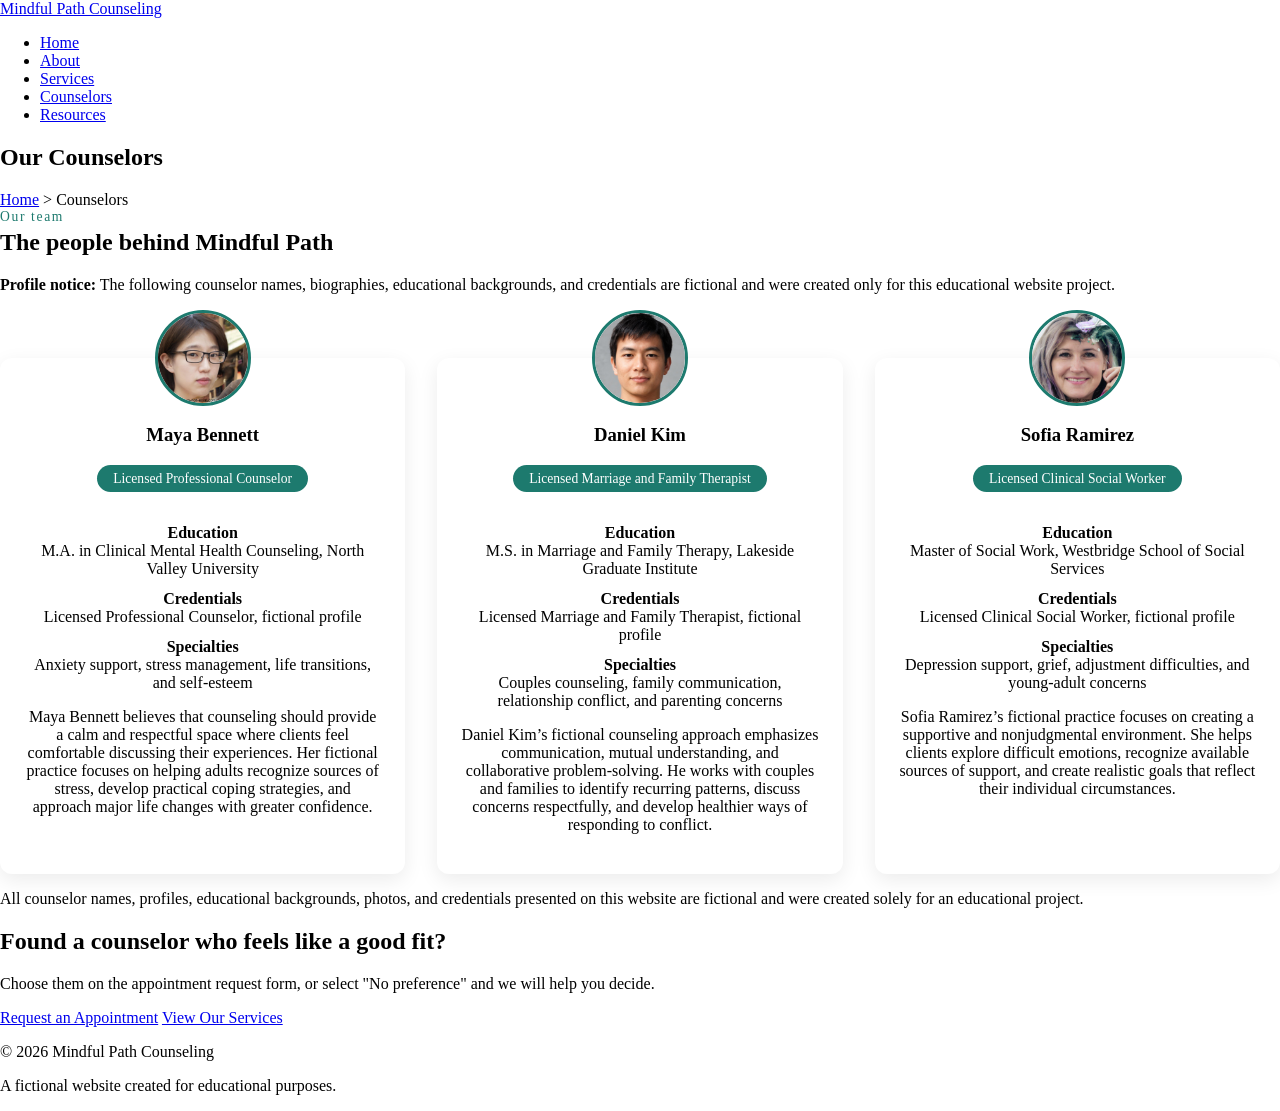
==== counselorinfo.html @ cadab86f "counselorinfo, about, resources, services" ====
<!DOCTYPE html>
<html lang="en">
<head>
  <!-- ===== PAGE SETTINGS ===== -->
  <meta charset="UTF-8">
  <!-- Makes the page scale correctly on phones (needed for responsive design) -->
  <meta name="viewport" content="width=device-width, initial-scale=1.0">
  <meta name="description" content="Meet the fictional counselors of Mindful Path Counseling, a student website project.">
  <title>Counselors | Mindful Path Counseling</title>

  <!-- Roboto font from Google Fonts (used for all text on the site) -->
  <link rel="preconnect" href="https://fonts.googleapis.com">
  <link rel="preconnect" href="https://fonts.gstatic.com" crossorigin>
  <link href="https://fonts.googleapis.com/css2?family=Roboto:wght@300;400;500;700&display=swap" rel="stylesheet">

  <!-- Shared stylesheet and script (the same two lines go on every page) -->
  <link rel="stylesheet" href="css/style.css">
  <script src="js/script.js" defer></script>
</head>
<body>

  <!-- ===== HEADER: site name + main navigation (same on every page) ===== -->
  <header class="site-header">
    <a class="site-name" href="homepage.html">Mindful Path Counseling</a>

    <nav class="main-nav" aria-label="Main navigation">
      <ul class="nav-list">
        <!-- "active" + aria-current mark the page you are on (Counselors on this page) -->
        <li><a href="homepage.html">Home</a></li>
        <li><a href="about.html">About</a></li>
        <li><a href="services.html">Services</a></li>
        <li><a href="counselorinfo.html" class="active" aria-current="page">Counselors</a></li>
        <li><a href="resources.html">Resources</a></li>
      </ul>
    </nav>
  </header>

  <!-- ===== MAIN CONTENT ===== -->
  <main>

    <!-- Page banner: page title + breadcrumb trail -->
    <section class="page-banner">
      <h1>Our Counselors</h1>
      <nav class="breadcrumb" aria-label="Breadcrumb">
        <a href="homepage.html">Home</a>
        <span aria-hidden="true">&gt;</span>
        <span aria-current="page">Counselors</span>
      </nav>
    </section>

    <!-- Counselor team: profile notice + three counselor cards -->
    <section class="content-section" aria-labelledby="team-heading">
      <p class="eyebrow">Our team</p>
      <h2 id="team-heading">The people behind Mindful Path</h2>

      <p class="notice"><strong>Profile notice:</strong> The following counselor names, biographies, educational backgrounds, and credentials are fictional and were created only for this educational website project.</p>

      <div class="card-grid counselor-grid">

        <!-- Counselor 1 -->
        <article class="card counselor-card">
          <!-- Profile photo (AI-generated, since the counselors are fictional) -->
          <img class="counselor-photo" src="images/counselor1.jpg"">
          <h3>Maya Bennett</h3>
          <p class="counselor-role">Licensed Professional Counselor</p>
          <dl class="counselor-details">
            <dt>Education</dt>
            <dd>M.A. in Clinical Mental Health Counseling, North Valley University</dd>
            <dt>Credentials</dt>
            <dd>Licensed Professional Counselor, fictional profile</dd>
            <dt>Specialties</dt>
            <dd>Anxiety support, stress management, life transitions, and self-esteem</dd>
          </dl>
          <p>Maya Bennett believes that counseling should provide a calm and respectful space where clients feel comfortable discussing their experiences. Her fictional practice focuses on helping adults recognize sources of stress, develop practical coping strategies, and approach major life changes with greater confidence.</p>
        </article>

        <!-- Counselor 2 -->
        <article class="card counselor-card">
           <img class="counselor-photo" src="images/counselor2.jpg">
          <h3>Daniel Kim</h3>
          <p class="counselor-role">Licensed Marriage and Family Therapist</p>
          <dl class="counselor-details">
            <dt>Education</dt>
            <dd>M.S. in Marriage and Family Therapy, Lakeside Graduate Institute</dd>
            <dt>Credentials</dt>
            <dd>Licensed Marriage and Family Therapist, fictional profile</dd>
            <dt>Specialties</dt>
            <dd>Couples counseling, family communication, relationship conflict, and parenting concerns</dd>
          </dl>
          <p>Daniel Kim’s fictional counseling approach emphasizes communication, mutual understanding, and collaborative problem-solving. He works with couples and families to identify recurring patterns, discuss concerns respectfully, and develop healthier ways of responding to conflict.</p>
        </article>

        <!-- Counselor 3 -->
        <article class="card counselor-card">
          <img class="counselor-photo" src="images/counselor5.jpg">
          <h3>Sofia Ramirez</h3>
          <p class="counselor-role">Licensed Clinical Social Worker</p>
          <dl class="counselor-details">
            <dt>Education</dt>
            <dd>Master of Social Work, Westbridge School of Social Services</dd>
            <dt>Credentials</dt>
            <dd>Licensed Clinical Social Worker, fictional profile</dd>
            <dt>Specialties</dt>
            <dd>Depression support, grief, adjustment difficulties, and young-adult concerns</dd>
          </dl>
          <p>Sofia Ramirez’s fictional practice focuses on creating a supportive and nonjudgmental environment. She helps clients explore difficult emotions, recognize available sources of support, and create realistic goals that reflect their individual circumstances.</p>
        </article>

      </div>

      <p class="note">All counselor names, profiles, educational backgrounds, photos, and credentials presented on this website are fictional and were created solely for an educational project.</p>
    </section>

    <!-- Call-to-action band -->
    <section class="cta-band" aria-labelledby="cta-heading">
      <h2 id="cta-heading">Found a counselor who feels like a good fit?</h2>
      <p>Choose them on the appointment request form, or select "No preference" and we will help you decide.</p>
      <div class="button-group">
        <a class="btn btn-primary" href="resources.html#appointment">Request an Appointment</a>
        <a class="btn btn-secondary" href="services.html">View Our Services</a>
      </div>
    </section>

  </main>

  <!-- ===== FOOTER (same on every page) ===== -->
  <footer class="site-footer">
    <p>&copy; 2026 Mindful Path Counseling</p>
    <p>A fictional website created for educational purposes.</p>
  </footer>

</body>
</html>
---- css/style.css ----
/* ==========================================================
   style.css - Mindful Path Counseling
   Shared styles for every page
   ========================================================== */

/* ----- Base ----- */
body {
  margin: 0;  /* removes the browser's default white gap around the page */
}

/* Every image shrinks to fit its container instead of overflowing */
img {
  max-width: 100%;
  height: auto;
}

/* ----- Homepage banner ----- */
.banner-image {
  display: block;
  width: 100%;
  height: clamp(180px, 30vw, 420px);  /* grows with screen width, between 180px and 420px */
  object-fit: cover;
  object-position: center;
}

/* ----- Section labels (e.g., "who we are", "our mission") ----- */
.eyebrow {
  margin: 0 0 0.25rem;
  font-size: 0.85rem;
  font-weight: 500;
  letter-spacing: 0.12em;
  color: #1d7a6e;  /* teal accent */
}

.eyebrow + h2 {
  margin-top: 0;
}

/* ----- About page image ----- */
.split-image {
  display: block;
  margin: 2rem auto;   /* auto left/right margins center the image */
  width: 100%;
  max-width: 600px;
  border-radius: 16px;
}

/* ----- Counselor cards: small round photo on the top edge of each card ----- */
.counselor-grid {
  display: grid;
  grid-template-columns: repeat(auto-fit, minmax(260px, 1fr)); /* side by side on desktop, stacked on phones */
  gap: 3.5rem 2rem;   /* extra space between rows for the photos that stick up */
  margin-top: 4rem;   /* room above the first row of photos */
}

.counselor-card {
  background: #ffffff;
  border-radius: 12px;
  box-shadow: 0 6px 20px rgba(0, 0, 0, 0.08);  /* soft shadow around the card */
  padding: 0 1.5rem 1.5rem;
  text-align: center;
}

.counselor-photo {
  display: block;
  width: 90px;
  height: 90px;
  object-fit: cover;              /* crops into a circle without stretching the face */
  object-position: center top;    /* keeps the face in view */
  border-radius: 50%;             /* turns the square into a circle */
  border: 3px solid #1d7a6e;      /* teal ring, like the colored ring in your example */
  margin: -48px auto 1rem;        /* pulls the photo up about half its height so it sits on the card's edge */
}

/* Counselor title as a rounded pill, like the name buttons in your example */
.counselor-role {
  display: inline-block;
  margin: 0 0 1rem;
  padding: 0.35rem 1rem;
  border-radius: 999px;   /* fully rounded ends */
  background: #1d7a6e;
  color: #ffffff;
  font-size: 0.85rem;
}

/* Education / credentials / specialties */
.counselor-details dt {
  font-weight: bold;
}

.counselor-details dd {
  margin: 0 0 0.75rem;  /* removes the browser's default left indent */
}
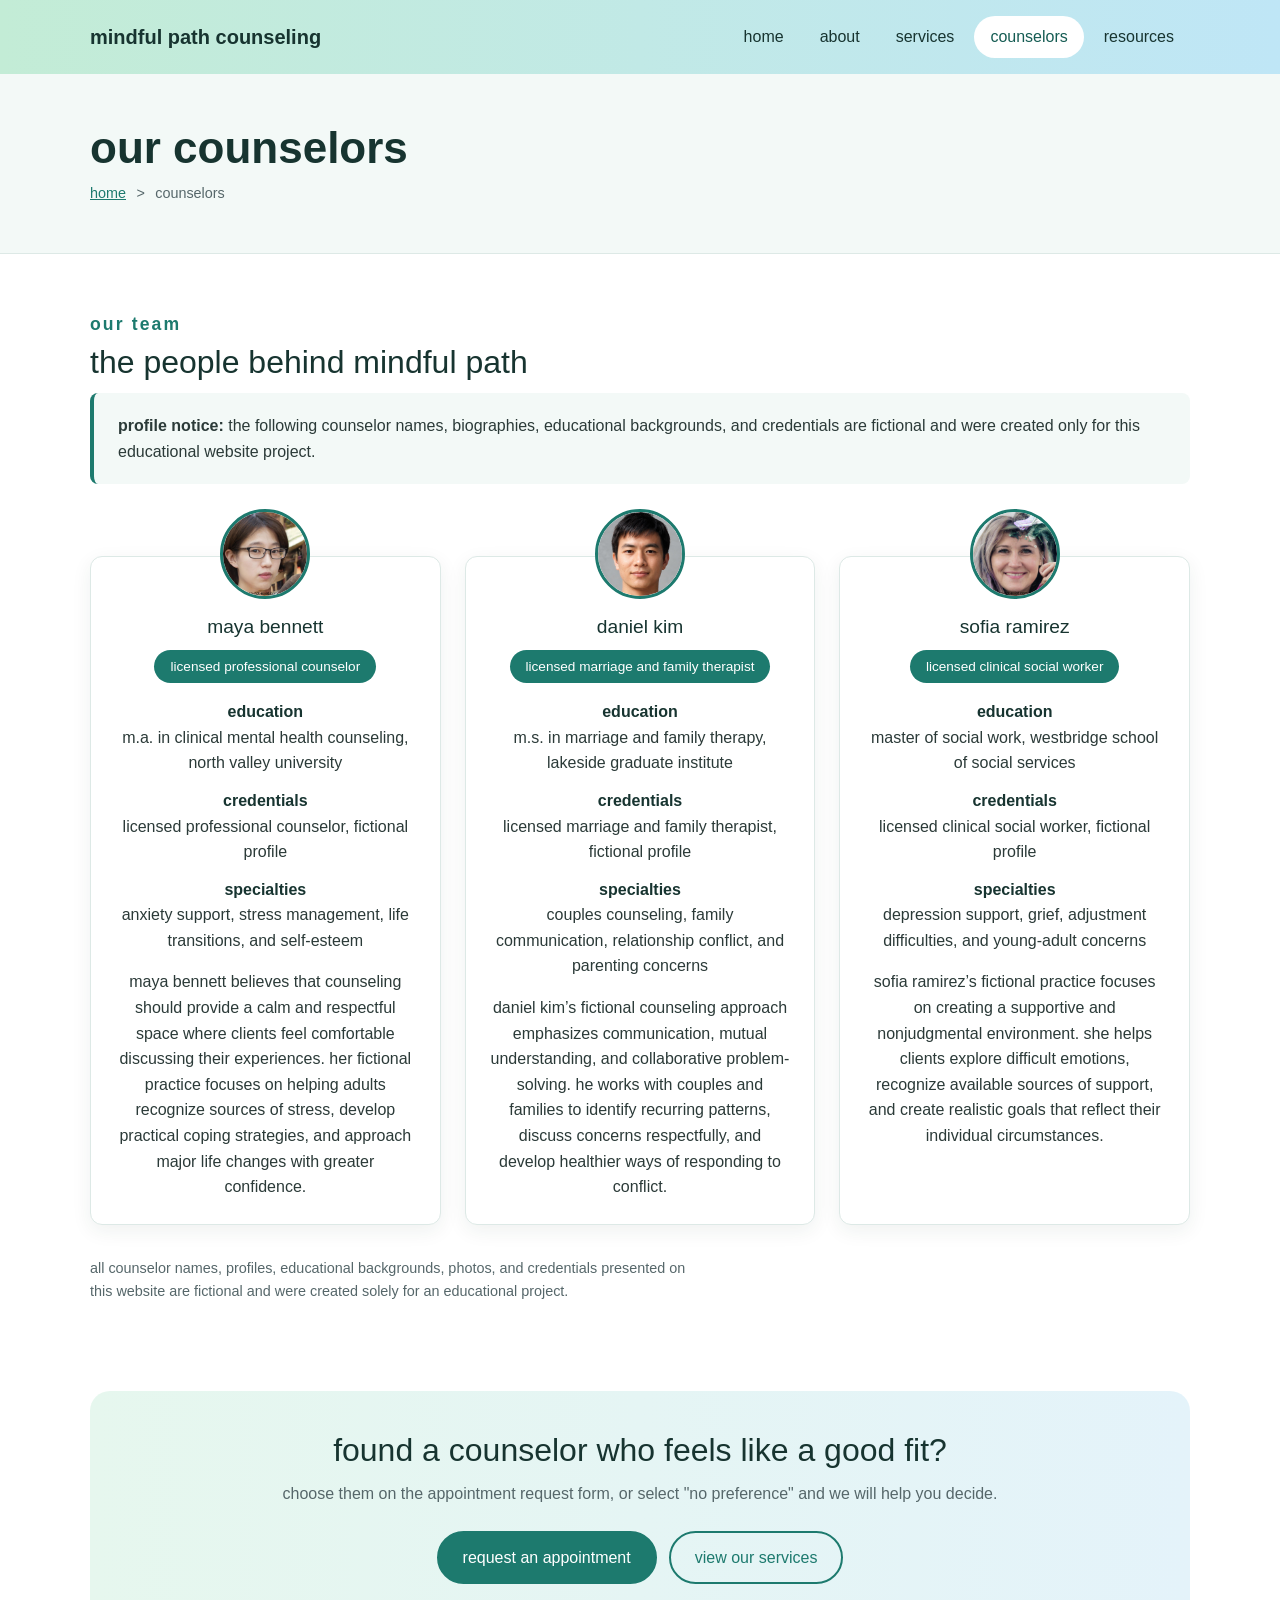
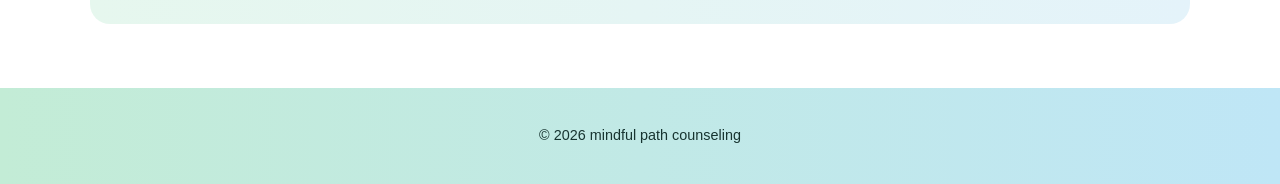
==== commit 1e63f9bb: "style.css" ====
--- a/counselorinfo.html
+++ b/counselorinfo.html
@@ -126,7 +126,6 @@
   <!-- ===== FOOTER (same on every page) ===== -->
   <footer class="site-footer">
     <p>&copy; 2026 Mindful Path Counseling</p>
-    <p>A fictional website created for educational purposes.</p>
   </footer>
 
 </body>
--- a/css/style.css
+++ b/css/style.css
@@ -1,11 +1,126 @@
 /* ==========================================================
    style.css - Mindful Path Counseling
    Shared styles for every page
+
+   Design: minimal, lots of white space, a green-to-light-blue
+   header, all text lowercase, Roboto for everything.
+
+   Contents
+   1.  Color and size variables
+   2.  Base styles (font, lowercase, links, images)
+   3.  Header and navigation
+   4.  Page layout containers
+   5.  Homepage banner and welcome section
+   6.  Page banners (title strip + breadcrumb)
+   7.  Section labels, intros, notes, and notices
+   8.  Buttons
+   9.  Card grids (values, services, articles)
+   10. About page
+   11. Counselor cards
+   12. Resources page (quick links, FAQ, appointment form)
+   13. Call-to-action band
+   14. Footer
+   15. Responsive: screens under 600px
    ========================================================== */
 
-/* ----- Base ----- */
+
+/* ----------------------------------------------------------
+   1. COLOR AND SIZE VARIABLES
+   Change a color here and it updates everywhere it is used.
+   ---------------------------------------------------------- */
+:root {
+  --header-green: #c3ecd6;   /* light green (left side of header) */
+  --header-blue: #bfe6f6;    /* light blue (right side of header) */
+  --soft-green: #e6f7ee;     /* very light tints for the call-to-action band */
+  --soft-blue: #e4f3fa;
+
+  --accent: #1d7a6e;         /* teal: buttons, labels, links */
+  --accent-dark: #155c53;    /* darker teal: hover states */
+
+  --heading: #173430;        /* headings and header text */
+  --text: #2b3a38;           /* body text */
+  --text-muted: #56676a;     /* secondary text */
+
+  --bg: #ffffff;             /* page background */
+  --bg-soft: #f3f9f7;        /* light mint for banners and notices */
+  --border: #dde9e6;         /* light borders around cards */
+  --input-border: #7f9a95;   /* form field borders (3:1 contrast) */
+
+  --radius: 12px;
+  --shadow: 0 6px 20px rgba(23, 52, 48, 0.07);
+  --max-width: 1100px;       /* widest the content gets on big screens */
+}
+
+
+/* ----------------------------------------------------------
+   2. BASE STYLES
+   ---------------------------------------------------------- */
+
+/* Width and height include padding and border (easier sizing) */
+*,
+*::before,
+*::after {
+  box-sizing: border-box;
+}
+
+/* Smooth scrolling for links like "#appointment" (skipped if the user prefers less motion) */
+@media (prefers-reduced-motion: no-preference) {
+  html {
+    scroll-behavior: smooth;
+  }
+}
+
 body {
-  margin: 0;  /* removes the browser's default white gap around the page */
+  margin: 0;                                  /* remove the browser's default gap */
+  font-family: "Roboto", Arial, sans-serif;   /* Roboto everywhere; Arial if it fails to load */
+  font-weight: 400;
+  line-height: 1.6;
+  color: var(--text);
+  background: var(--bg);
+  text-transform: lowercase;                  /* all text lowercase (headings and buttons inherit this) */
+}
+
+/* Headings: Roboto, dark green-gray, tighter line spacing */
+h1,
+h2,
+h3 {
+  margin: 0 0 0.75rem;
+  color: var(--heading);
+  line-height: 1.2;
+}
+
+h1 {
+  font-size: clamp(2rem, 4.5vw, 2.75rem);  /* scales with screen width */
+  font-weight: 700;
+}
+
+h2 {
+  font-size: clamp(1.5rem, 3vw, 2rem);
+  font-weight: 500;
+}
+
+h3 {
+  font-size: 1.2rem;
+  font-weight: 500;
+}
+
+p {
+  margin: 0 0 1rem;
+}
+
+/* Links */
+a {
+  color: var(--accent);
+}
+
+a:hover {
+  color: var(--accent-dark);
+}
+
+/* Visible outline when moving through the page with the Tab key */
+:focus-visible {
+  outline: 3px solid var(--accent);
+  outline-offset: 2px;
 }
 
 /* Every image shrinks to fit its container instead of overflowing */
@@ -14,50 +129,359 @@
   height: auto;
 }
 
-/* ----- Homepage banner ----- */
+/* Form fields use the site font, and show text exactly as the user types it */
+input,
+select,
+textarea,
+button {
+  font: inherit;
+}
+
+/* Dropdowns and buttons don't pick up lowercase on their own, so pass it down */
+select,
+button {
+  text-transform: inherit;
+}
+
+input,
+textarea {
+  text-transform: none;
+}
+
+
+/* ----------------------------------------------------------
+   3. HEADER AND NAVIGATION
+   ---------------------------------------------------------- */
+
+/* Flexbox: site name on the left, nav on the right */
+.site-header {
+  display: flex;
+  align-items: center;
+  justify-content: space-between;
+  flex-wrap: wrap;
+  gap: 1rem;
+  padding: 1rem max(1.5rem, (100% - var(--max-width)) / 2);  /* lines up with the page content */
+  background: linear-gradient(90deg, var(--header-green), var(--header-blue));  /* green to light blue */
+}
+
+.site-name {
+  font-size: 1.25rem;
+  font-weight: 700;
+  color: var(--heading);
+  text-decoration: none;
+}
+
+.site-name:hover {
+  color: var(--accent-dark);
+}
+
+/* Horizontal nav bar */
+.nav-list {
+  display: flex;
+  flex-wrap: wrap;
+  gap: 0.25rem;
+  margin: 0;
+  padding: 0;
+  list-style: none;    /* remove bullet points */
+}
+
+.nav-list a {
+  display: block;
+  padding: 0.5rem 1rem;
+  border-radius: 999px;              /* pill shape */
+  color: var(--heading);
+  font-weight: 500;
+  text-decoration: none;
+  transition: background-color 0.2s ease, color 0.2s ease;
+}
+
+/* Hover effect: soft white pill behind the link */
+.nav-list a:hover {
+  background: rgba(255, 255, 255, 0.6);
+  color: var(--accent-dark);
+}
+
+/* Current page: solid white pill */
+.nav-list a.active {
+  background: #ffffff;
+  color: var(--accent-dark);
+}
+
+
+/* ----------------------------------------------------------
+   4. PAGE LAYOUT CONTAINERS
+   These sections stay centered and never wider than 1100px,
+   with 1.5rem of space on each side on small screens.
+   ---------------------------------------------------------- */
+.hero,
+.content-section,
+.split-section,
+.disclaimer,
+.page-links,
+.crisis-notice,
+.cta-band {
+  width: min(100% - 3rem, var(--max-width));
+  margin-left: auto;
+  margin-right: auto;
+}
+
+.content-section,
+.split-section {
+  padding: 3.5rem 0;
+}
+
+/* Keep paragraphs to a comfortable reading width on wide screens */
+.content-section > p:not(.notice) {
+  max-width: 75ch;
+}
+
+
+/* ----------------------------------------------------------
+   5. HOMEPAGE BANNER AND WELCOME SECTION
+   ---------------------------------------------------------- */
+
+/* Full-width banner photo */
 .banner-image {
   display: block;
   width: 100%;
   height: clamp(180px, 30vw, 420px);  /* grows with screen width, between 180px and 420px */
-  object-fit: cover;
+  object-fit: cover;                  /* crops instead of stretching */
   object-position: center;
 }
 
-/* ----- Section labels (e.g., "who we are", "our mission") ----- */
+.hero {
+  padding: 3.5rem 0 2rem;
+}
+
+.hero-text {
+  max-width: 760px;   /* keeps lines short enough to read comfortably */
+}
+
+.hero h1 {
+  font-size: clamp(2rem, 5vw, 3rem);
+}
+
+
+/* ----------------------------------------------------------
+   6. PAGE BANNERS (title strip + breadcrumb on inner pages)
+   ---------------------------------------------------------- */
+.page-banner {
+  padding: 3rem max(1.5rem, (100% - var(--max-width)) / 2);  /* full-width strip, text lines up with content */
+  background: var(--bg-soft);
+  border-bottom: 1px solid var(--border);
+}
+
+.page-banner h1 {
+  margin-bottom: 0.5rem;
+}
+
+.breadcrumb {
+  font-size: 0.9rem;
+  color: var(--text-muted);
+}
+
+.breadcrumb span[aria-hidden="true"] {
+  margin: 0 0.4rem;   /* space around the ">" */
+}
+
+
+/* ----------------------------------------------------------
+   7. SECTION LABELS, INTROS, NOTES, AND NOTICES
+   ---------------------------------------------------------- */
+
+/* Small teal label above a heading (e.g., "who we are") */
 .eyebrow {
   margin: 0 0 0.25rem;
-  font-size: 0.85rem;
-  font-weight: 500;
+  font-size: 1.1rem;
+  font-weight: 700;
   letter-spacing: 0.12em;
-  color: #1d7a6e;  /* teal accent */
+  color: var(--accent);
 }
 
 .eyebrow + h2 {
   margin-top: 0;
 }
 
-/* ----- About page image ----- */
+/* Intro paragraph under a section heading */
+.section-intro {
+  max-width: 70ch;
+  color: var(--text-muted);
+}
+
+/* Small print at the end of a section */
+.note {
+  margin-top: 2rem;
+  font-size: 0.9rem;
+  color: var(--text-muted);
+}
+
+/* Highlighted boxes: homepage disclaimer, profile notice, crisis notice */
+.disclaimer,
+.notice {
+  padding: 1.25rem 1.5rem;
+  background: var(--bg-soft);
+  border-left: 4px solid var(--accent);
+  border-radius: 8px;
+}
+
+.disclaimer {
+  margin-bottom: 3.5rem;
+}
+
+.disclaimer h2,
+.crisis-notice h2 {
+  font-size: 1.2rem;
+  margin-bottom: 0.5rem;
+}
+
+.disclaimer p:last-child,
+.notice p:last-child {
+  margin-bottom: 0;
+}
+
+.crisis-notice {
+  margin-top: 2rem;
+}
+
+
+/* ----------------------------------------------------------
+   8. BUTTONS (links styled as buttons, plus the form button)
+   ---------------------------------------------------------- */
+.hero-buttons,
+.button-group {
+  display: flex;
+  flex-wrap: wrap;
+  gap: 0.75rem;
+  margin-top: 1.5rem;
+}
+
+.btn {
+  display: inline-block;
+  padding: 0.75rem 1.5rem;
+  border: 2px solid var(--accent);
+  border-radius: 999px;     /* pill shape */
+  font-weight: 500;
+  text-align: center;
+  text-decoration: none;
+  cursor: pointer;
+  transition: background-color 0.2s ease, color 0.2s ease, border-color 0.2s ease;
+}
+
+/* Filled teal button */
+.btn-primary {
+  background: var(--accent);
+  color: #ffffff;
+}
+
+.btn-primary:hover {
+  background: var(--accent-dark);
+  border-color: var(--accent-dark);
+  color: #ffffff;
+}
+
+/* Outline button */
+.btn-secondary {
+  background: transparent;
+  color: var(--accent);
+}
+
+.btn-secondary:hover {
+  background: var(--accent);
+  color: #ffffff;
+}
+
+
+/* ----------------------------------------------------------
+   9. CARD GRIDS (values, services, articles)
+   Grid: as many columns as fit, each at least 240px wide.
+   ---------------------------------------------------------- */
+.card-grid {
+  display: grid;
+  grid-template-columns: repeat(auto-fit, minmax(min(240px, 100%), 1fr));
+  gap: 1.5rem;
+  margin: 2rem 0 0;
+  padding: 0;
+  list-style: none;   /* the values grid is a <ul>, so remove its bullets */
+}
+
+.card {
+  padding: 1.5rem;
+  background: #ffffff;
+  border: 1px solid var(--border);
+  border-radius: var(--radius);
+  box-shadow: var(--shadow);
+}
+
+.card p:last-child {
+  margin-bottom: 0;
+}
+
+/* Articles are longer, so their columns are wider */
+.article-grid {
+  grid-template-columns: repeat(auto-fit, minmax(min(320px, 100%), 1fr));
+}
+
+.article-meta {
+  font-size: 0.85rem;
+  color: var(--accent);
+  font-weight: 500;
+}
+
+.article-card ul,
+.article-card ol {
+  margin: 0 0 1rem;
+  padding-left: 1.25rem;
+}
+
+.article-card li {
+  margin-bottom: 0.35rem;
+}
+
+
+/* ----------------------------------------------------------
+   10. ABOUT PAGE
+   ---------------------------------------------------------- */
+.split-text {
+  max-width: 70ch;
+}
+
+/* "Who we are" photo, centered under the text */
 .split-image {
   display: block;
-  margin: 2rem auto;   /* auto left/right margins center the image */
   width: 100%;
   max-width: 600px;
+  margin: 2rem auto 0;   /* auto left/right margins center it */
   border-radius: 16px;
 }
 
-/* ----- Counselor cards: small round photo on the top edge of each card ----- */
+/* "What to expect" numbered steps */
+.steps-list {
+  max-width: 70ch;
+  padding-left: 1.25rem;
+}
+
+.steps-list li {
+  margin-bottom: 0.75rem;
+}
+
+.steps-list li::marker {
+  color: var(--accent);
+  font-weight: 700;
+}
+
+
+/* ----------------------------------------------------------
+   11. COUNSELOR CARDS
+   Small round photo sitting on the top edge of each card.
+   ---------------------------------------------------------- */
 .counselor-grid {
-  display: grid;
-  grid-template-columns: repeat(auto-fit, minmax(260px, 1fr)); /* side by side on desktop, stacked on phones */
-  gap: 3.5rem 2rem;   /* extra space between rows for the photos that stick up */
-  margin-top: 4rem;   /* room above the first row of photos */
+  grid-template-columns: repeat(auto-fit, minmax(min(260px, 100%), 1fr));
+  row-gap: 3.5rem;    /* extra room between rows for the photos that stick up */
+  margin-top: 4.5rem; /* room above the first row of photos */
 }
 
 .counselor-card {
-  background: #ffffff;
-  border-radius: 12px;
-  box-shadow: 0 6px 20px rgba(0, 0, 0, 0.08);  /* soft shadow around the card */
-  padding: 0 1.5rem 1.5rem;
+  padding-top: 0;
   text-align: center;
 }
 
@@ -65,29 +489,298 @@
   display: block;
   width: 90px;
   height: 90px;
-  object-fit: cover;              /* crops into a circle without stretching the face */
+  object-fit: cover;              /* crops into a circle without stretching */
   object-position: center top;    /* keeps the face in view */
-  border-radius: 50%;             /* turns the square into a circle */
-  border: 3px solid #1d7a6e;      /* teal ring, like the colored ring in your example */
-  margin: -48px auto 1rem;        /* pulls the photo up about half its height so it sits on the card's edge */
-}
-
-/* Counselor title as a rounded pill, like the name buttons in your example */
+  border-radius: 50%;             /* circle */
+  border: 3px solid var(--accent);
+  margin: -48px auto 1rem;        /* pulls the photo up so it sits on the card's top edge */
+  background: #ffffff;
+}
+
+/* Counselor title as a rounded pill */
 .counselor-role {
   display: inline-block;
   margin: 0 0 1rem;
   padding: 0.35rem 1rem;
-  border-radius: 999px;   /* fully rounded ends */
-  background: #1d7a6e;
+  border-radius: 999px;
+  background: var(--accent);
   color: #ffffff;
   font-size: 0.85rem;
 }
 
 /* Education / credentials / specialties */
+.counselor-details {
+  margin: 0 0 1rem;
+}
+
 .counselor-details dt {
-  font-weight: bold;
+  font-weight: 700;
+  color: var(--heading);
 }
 
 .counselor-details dd {
-  margin: 0 0 0.75rem;  /* removes the browser's default left indent */
+  margin: 0 0 0.75rem;   /* remove the browser's default left indent */
+}
+
+
+/* ----------------------------------------------------------
+   12. RESOURCES PAGE
+   ---------------------------------------------------------- */
+
+/* "On this page" quick links, shown as outline pills */
+.page-links {
+  margin-top: 2rem;
+}
+
+.page-links ul {
+  display: flex;
+  flex-wrap: wrap;
+  gap: 0.75rem;
+  margin: 0;
+  padding: 0;
+  list-style: none;
+}
+
+.page-links a {
+  display: inline-block;
+  padding: 0.4rem 1rem;
+  border: 1px solid var(--accent);
+  border-radius: 999px;
+  text-decoration: none;
+  transition: background-color 0.2s ease, color 0.2s ease;
+}
+
+.page-links a:hover {
+  background: var(--accent);
+  color: #ffffff;
+}
+
+/* FAQ: built-in <details> elements with a +/- sign */
+.faq-item {
+  max-width: 800px;
+  border-bottom: 1px solid var(--border);
+}
+
+.faq-item summary {
+  display: flex;                    /* also hides the default triangle in most browsers */
+  justify-content: space-between;
+  align-items: center;
+  gap: 1rem;
+  padding: 1rem 0;
+  font-weight: 500;
+  color: var(--heading);
+  cursor: pointer;
+}
+
+.faq-item summary::-webkit-details-marker {
+  display: none;                    /* hides the default triangle in Safari */
+}
+
+.faq-item summary::after {
+  content: "+";
+  font-size: 1.4rem;
+  line-height: 1;
+  color: var(--accent);
+}
+
+.faq-item[open] summary::after {
+  content: "\2212";                 /* minus sign when the answer is open */
+}
+
+.faq-item p {
+  margin: 0 0 1rem;
+  color: var(--text-muted);
+}
+
+/* Appointment section: text and form side by side, stacking when there is not enough room */
+#appointment {
+  display: grid;
+  grid-template-columns: repeat(auto-fit, minmax(min(320px, 100%), 1fr));
+  gap: 2.5rem;
+  align-items: start;
+}
+
+.appointment-form h3 {
+  margin-bottom: 1.25rem;
+}
+
+/* Each label + field pair stacks vertically */
+.form-group {
+  display: flex;
+  flex-direction: column;
+  gap: 0.35rem;
+  margin-bottom: 1rem;
+}
+
+.form-group > label {
+  font-weight: 500;
+  color: var(--heading);
+}
+
+/* Text fields, dropdowns, and the message box */
+.appointment-form input[type="text"],
+.appointment-form input[type="email"],
+.appointment-form input[type="tel"],
+.appointment-form select,
+.appointment-form textarea {
+  width: 100%;
+  padding: 0.7rem 0.9rem;
+  border: 1px solid var(--input-border);
+  border-radius: 8px;
+  background: #fbfdfd;
+  color: var(--text);
+}
+
+.appointment-form textarea {
+  resize: vertical;   /* can only be resized taller, not wider */
+}
+
+/* Preferred contact method: radio buttons in a row */
+.contact-method {
+  flex-direction: row;
+  flex-wrap: wrap;
+  gap: 0.5rem 1.5rem;
+  border: 0;
+  padding: 0;
+  margin-left: 0;
+  margin-right: 0;
+}
+
+.contact-method legend {
+  padding: 0;
+  margin-bottom: 0.35rem;
+  font-weight: 500;
+  color: var(--heading);
+}
+
+.contact-method label,
+.checkbox-group label {
+  display: flex;
+  align-items: flex-start;
+  gap: 0.5rem;
+  font-weight: 400;
+}
+
+.contact-method input,
+.checkbox-group input {
+  accent-color: var(--accent);   /* teal radio buttons and checkbox */
+  margin-top: 0.3rem;
+}
+
+/* Full-width submit button, like the design template */
+.appointment-form .btn {
+  width: 100%;
+  margin-top: 0.5rem;
+}
+
+.form-status {
+  margin: 1rem 0 0;
+  font-weight: 500;
+}
+
+
+/* ----------------------------------------------------------
+   13. CALL-TO-ACTION BAND
+   ---------------------------------------------------------- */
+.cta-band {
+  margin-top: 1rem;
+  margin-bottom: 4rem;
+  padding: 2.5rem 2rem;
+  border-radius: 20px;
+  background: linear-gradient(90deg, var(--soft-green), var(--soft-blue));
+  text-align: center;
+}
+
+.cta-band p {
+  color: var(--text-muted);
+}
+
+.cta-band .button-group {
+  justify-content: center;
+}
+
+
+/* ----------------------------------------------------------
+   14. FOOTER
+   ---------------------------------------------------------- */
+.site-footer {
+  margin-top: 2rem;
+  padding: 2rem 1.5rem;
+  background: linear-gradient(90deg, var(--header-green), var(--header-blue));  /* matches the header */
+  color: var(--heading);
+  font-size: 0.9rem;
+  text-align: center;
+}
+
+.site-footer p {
+  margin: 0.25rem 0;
+}
+
+.site-footer a {
+  color: var(--accent-dark);
+}
+
+.photo-credit {
+  font-size: 0.8rem;
+}
+
+
+/* ----------------------------------------------------------
+   15. RESPONSIVE: SCREENS UNDER 600PX (phones)
+   Everything stacks vertically in a single column.
+   ---------------------------------------------------------- */
+@media (max-width: 600px) {
+
+  /* Header: site name on top, nav underneath */
+  .site-header {
+    flex-direction: column;
+    align-items: flex-start;
+    gap: 0.75rem;
+  }
+
+  /* Nav links stack vertically and fill the width */
+  .main-nav,
+  .nav-list {
+    width: 100%;
+  }
+
+  .nav-list {
+    flex-direction: column;
+  }
+
+  .nav-list a {
+    padding: 0.6rem 1rem;
+  }
+
+  /* All grids become a single column */
+  .card-grid,
+  #appointment {
+    grid-template-columns: 1fr;
+  }
+
+  /* Buttons stack and stretch to full width */
+  .hero-buttons,
+  .button-group {
+    flex-direction: column;
+    align-items: stretch;
+  }
+
+  /* Less space between sections on small screens */
+  .content-section,
+  .split-section {
+    padding: 2.5rem 0;
+  }
+
+  .hero {
+    padding-top: 2.5rem;
+  }
+
+  .page-banner {
+    padding-top: 2rem;
+    padding-bottom: 2rem;
+  }
+
+  .cta-band {
+    padding: 2rem 1.25rem;
+  }
 }
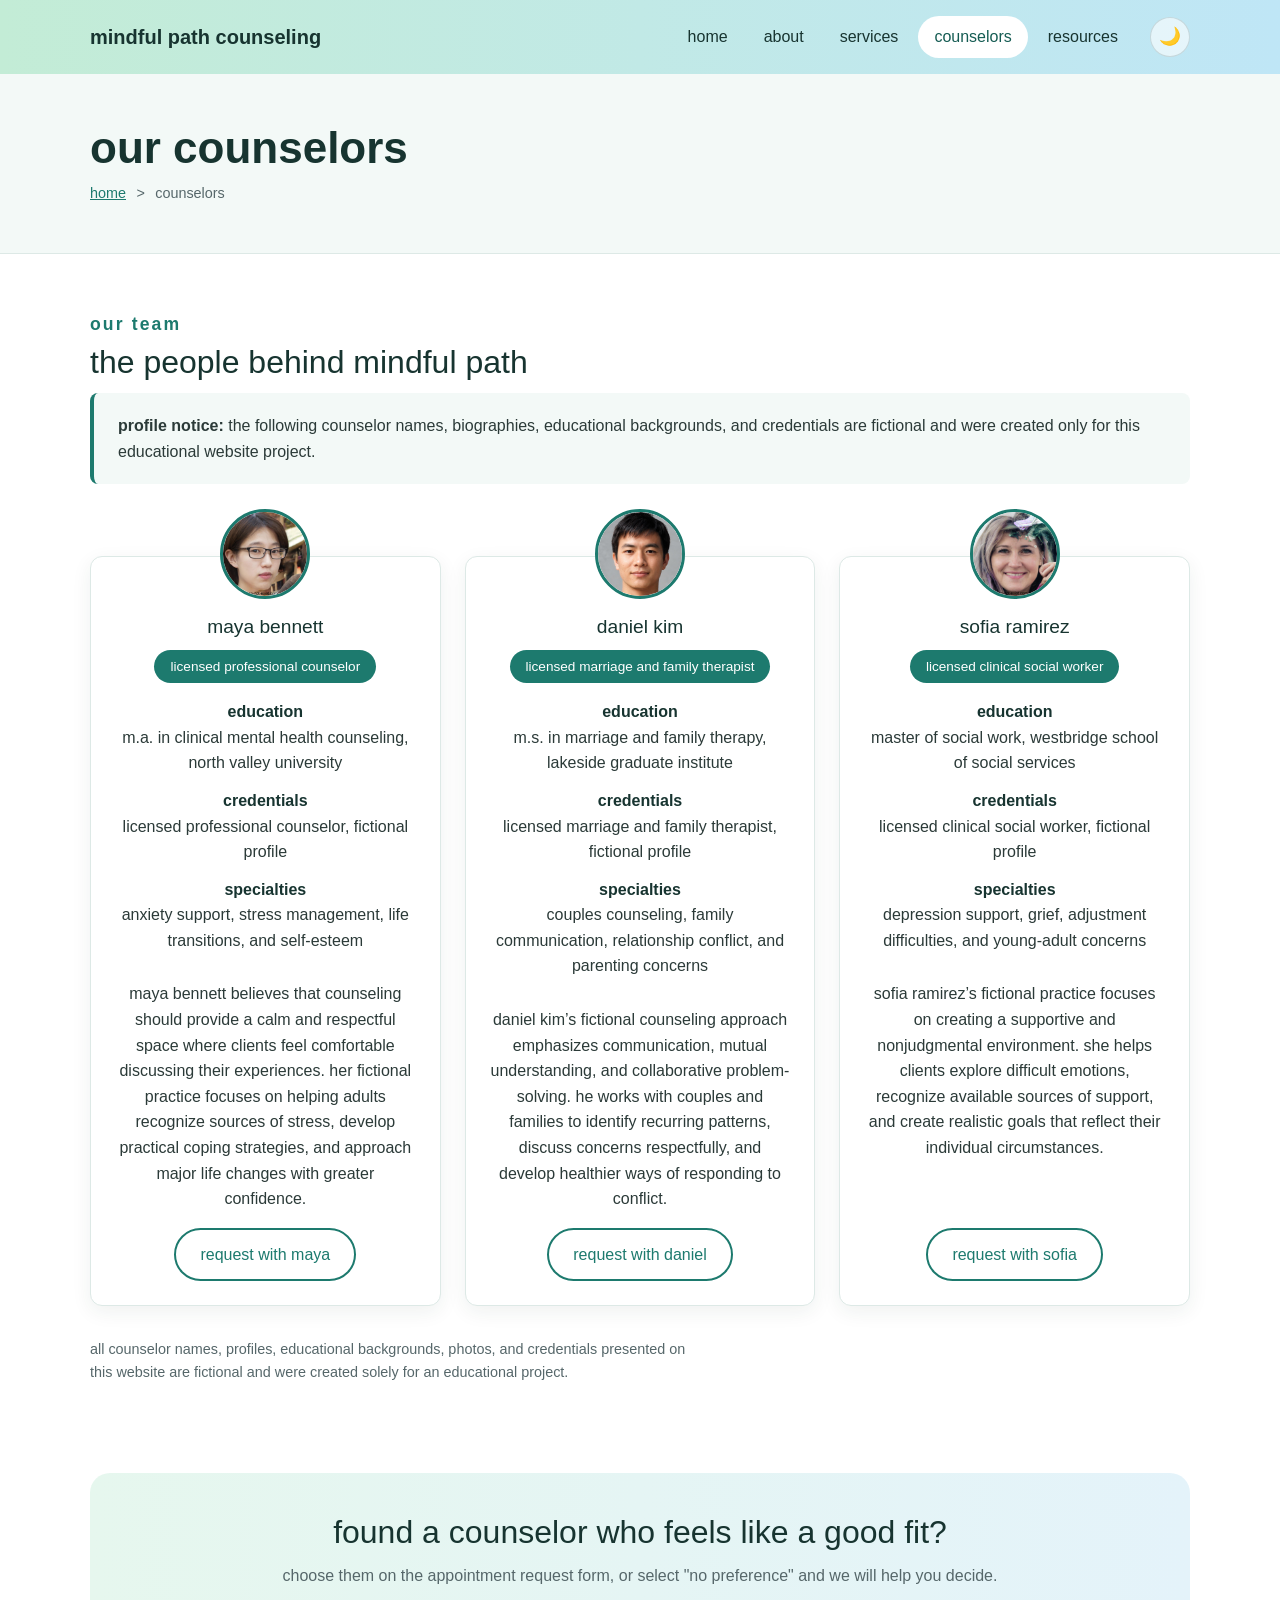
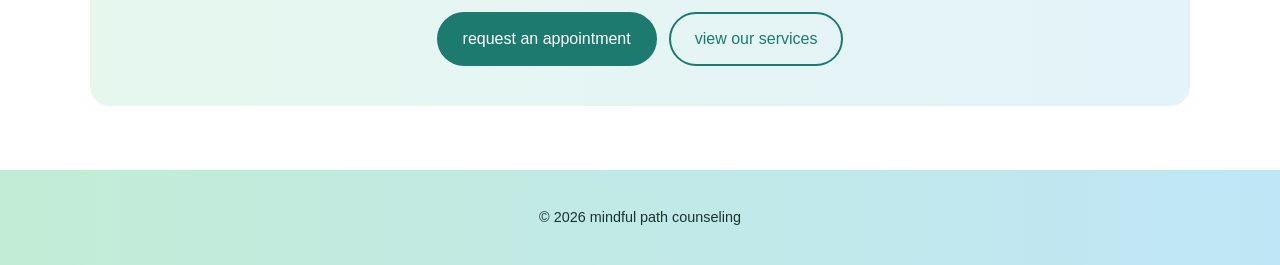
==== commit 2abba996: "interactive controls" ====
--- a/counselorinfo.html
+++ b/counselorinfo.html
@@ -33,6 +33,11 @@
         <li><a href="resources.html">Resources</a></li>
       </ul>
     </nav>
+
+    <!-- Dark/light mode button (script.js makes it work) -->
+    <button type="button" class="theme-toggle" id="theme-toggle" aria-label="Dark mode" aria-pressed="false">
+      <span class="theme-icon" aria-hidden="true">🌙</span>
+    </button>
   </header>
 
   <!-- ===== MAIN CONTENT ===== -->
@@ -72,6 +77,7 @@
             <dd>Anxiety support, stress management, life transitions, and self-esteem</dd>
           </dl>
           <p>Maya Bennett believes that counseling should provide a calm and respectful space where clients feel comfortable discussing their experiences. Her fictional practice focuses on helping adults recognize sources of stress, develop practical coping strategies, and approach major life changes with greater confidence.</p>
+          <a class="btn btn-secondary" href="resources.html?counselor=Maya%20Bennett#appointment">Request with Maya</a>
         </article>
 
         <!-- Counselor 2 -->
@@ -88,6 +94,7 @@
             <dd>Couples counseling, family communication, relationship conflict, and parenting concerns</dd>
           </dl>
           <p>Daniel Kim’s fictional counseling approach emphasizes communication, mutual understanding, and collaborative problem-solving. He works with couples and families to identify recurring patterns, discuss concerns respectfully, and develop healthier ways of responding to conflict.</p>
+          <a class="btn btn-secondary" href="resources.html?counselor=Daniel%20Kim#appointment">Request with Daniel</a>
         </article>
 
         <!-- Counselor 3 -->
@@ -103,7 +110,8 @@
             <dt>Specialties</dt>
             <dd>Depression support, grief, adjustment difficulties, and young-adult concerns</dd>
           </dl>
-          <p>Sofia Ramirez’s fictional practice focuses on creating a supportive and nonjudgmental environment. She helps clients explore difficult emotions, recognize available sources of support, and create realistic goals that reflect their individual circumstances.</p>
+          <p>Sofia Ramirez’s fictional practice focuses on creating a supportive and nonjudgmental environment. She helps clients explore difficult emotions, recognize available sources of support, and create realistic goals that reflect their individual circumstances.</p>          
+          <a class="btn btn-secondary" href="resources.html?counselor=Sofia%20Ramirez#appointment">Request with Sofia</a>
         </article>
 
       </div>
--- a/css/style.css
+++ b/css/style.css
@@ -783,4 +783,302 @@
   .cta-band {
     padding: 2rem 1.25rem;
   }
+}
+
+/* ==========================================================
+   STEP 7 ADDITIONS
+   Paste everything below at the very BOTTOM of css/style.css.
+   16. Theme toggle button (header)
+   17. "Request with this counselor" buttons
+   18. Form error and success messages
+   19. Guided breathing exercise
+   20. Dark mode colors
+   ========================================================== */
+
+
+/* ----------------------------------------------------------
+   16. THEME TOGGLE BUTTON (moon/sun in the header)
+   ---------------------------------------------------------- */
+.site-header {
+  position: relative;   /* lets the button be positioned inside the header on phones */
+}
+
+/* Push the nav to the right so the nav and the button sit together */
+.main-nav {
+  margin-left: auto;
+}
+
+.theme-toggle {
+  display: inline-flex;
+  align-items: center;
+  justify-content: center;
+  width: 2.5rem;
+  height: 2.5rem;
+  padding: 0;
+  border: 1px solid rgba(23, 52, 48, 0.15);
+  border-radius: 50%;                       /* circle */
+  background: rgba(255, 255, 255, 0.6);
+  font-size: 1.1rem;
+  line-height: 1;
+  cursor: pointer;
+  transition: background-color 0.2s ease;
+}
+
+.theme-toggle:hover {
+  background: #ffffff;
+}
+
+
+/* ----------------------------------------------------------
+   17. "REQUEST WITH THIS COUNSELOR" BUTTONS
+   The card becomes a flex column so the button always sits
+   at the bottom, even when the bios are different lengths.
+   ---------------------------------------------------------- */
+.counselor-card {
+  display: flex;
+  flex-direction: column;
+}
+
+.counselor-card .counselor-role {
+  align-self: center;   /* keep the pill its natural width */
+}
+
+.counselor-card .btn {
+  margin-top: auto;     /* pushes the button to the bottom of the card */
+  align-self: center;
+}
+
+
+/* ----------------------------------------------------------
+   18. FORM ERROR AND SUCCESS MESSAGES
+   ---------------------------------------------------------- */
+:root {
+  --error: #b42318;   /* red for errors (6.5:1 contrast on white) */
+}
+
+/* Message under a field with a problem */
+.error-message {
+  margin: 0;
+  font-size: 0.9rem;
+  font-weight: 500;
+  color: var(--error);
+}
+
+/* Red border on fields with a problem (JavaScript adds aria-invalid="true") */
+.appointment-form .form-group [aria-invalid="true"] {
+  border: 2px solid var(--error);
+}
+
+/* Checkboxes can't show a border, so use an outline instead */
+.appointment-form .checkbox-group [aria-invalid="true"] {
+  outline: 2px solid var(--error);
+  outline-offset: 2px;
+}
+
+/* Message under the Send Request button */
+.form-status.error {
+  color: var(--error);
+}
+
+.form-status.success {
+  padding: 0.75rem 1rem;
+  background: var(--bg-soft);
+  border-left: 4px solid var(--accent);
+  border-radius: 8px;
+  color: var(--accent-dark);
+}
+
+
+/* ----------------------------------------------------------
+   19. GUIDED BREATHING EXERCISE
+   JavaScript adds one of four classes to the circle:
+   inhale / hold-full = big, exhale / hold-empty = small.
+   The transition animates the size change over 4 seconds.
+   ---------------------------------------------------------- */
+.breathing-widget {
+  display: flex;
+  flex-direction: column;
+  align-items: center;
+  gap: 1.5rem;
+  margin-top: 2rem;
+  padding: 2.5rem 1.5rem;
+  background: var(--bg-soft);
+  border-radius: 20px;
+}
+
+/* Fixed-size space so the page doesn't jump when the circle grows */
+.breathing-stage {
+  display: flex;
+  align-items: center;
+  justify-content: center;
+  width: 240px;
+  height: 240px;
+}
+
+.breathing-circle {
+  display: flex;
+  flex-direction: column;
+  align-items: center;
+  justify-content: center;
+  width: 150px;
+  height: 150px;
+  border: 3px solid var(--accent);
+  border-radius: 50%;
+  background: linear-gradient(135deg, var(--header-green), var(--header-blue));
+  transition: transform 4s ease-in-out;   /* smooth 4-second grow/shrink */
+}
+
+/* Big while breathing in and holding */
+.breathing-circle.inhale,
+.breathing-circle.hold-full {
+  transform: scale(1.5);
+}
+
+/* Normal size while breathing out and holding */
+.breathing-circle.exhale,
+.breathing-circle.hold-empty {
+  transform: scale(1);
+}
+
+.breathing-text {
+  font-size: 1.05rem;
+  font-weight: 500;
+  color: var(--heading);
+}
+
+.breathing-count {
+  min-height: 1.6rem;   /* keeps the space even when the number is empty */
+  font-size: 1.4rem;
+  font-weight: 700;
+  color: var(--accent-dark);
+}
+
+.breathing-widget .button-group {
+  justify-content: center;
+  margin-top: 0;
+}
+
+.breathing-rounds {
+  margin: 0;
+  color: var(--text-muted);
+}
+
+/* Faded look for disabled buttons (e.g., Stop before starting) */
+.btn:disabled {
+  opacity: 0.45;
+  cursor: not-allowed;
+}
+
+/* If the visitor's device asks for less motion, skip the animation (the text still guides them) */
+@media (prefers-reduced-motion: reduce) {
+  .breathing-circle {
+    transition: none;
+  }
+}
+
+
+/* ----------------------------------------------------------
+   20. DARK MODE
+   When JavaScript adds class="dark-mode" to <html>, these
+   variables replace the light ones, so every rule that uses
+   var(--...) switches color automatically.
+   ---------------------------------------------------------- */
+.dark-mode {
+  color-scheme: dark;            /* dark scrollbars and form controls */
+
+  --header-green: #1d3a33;
+  --header-blue: #1a3341;
+  --soft-green: #1a2c28;
+  --soft-blue: #182a33;
+
+  --accent: #5ec4b2;             /* lighter teal so it shows up on dark backgrounds */
+  --accent-dark: #8fdccf;
+
+  --heading: #e8f3f0;
+  --text: #d2dfdc;
+  --text-muted: #a7b9b5;
+
+  --bg: #111918;
+  --bg-soft: #18231f;
+  --border: #2b3a37;
+  --input-border: #6f8c86;
+  --shadow: 0 6px 20px rgba(0, 0, 0, 0.4);
+
+  --error: #ff9b8f;
+}
+
+/* A few places use plain white in the light theme; give them dark versions */
+.dark-mode .card,
+.dark-mode .counselor-photo {
+  background: var(--bg-soft);
+}
+
+.dark-mode .nav-list a:hover {
+  background: rgba(255, 255, 255, 0.1);
+}
+
+.dark-mode .nav-list a.active {
+  background: var(--bg);
+}
+
+.dark-mode .theme-toggle {
+  border-color: rgba(255, 255, 255, 0.2);
+  background: rgba(255, 255, 255, 0.1);
+}
+
+.dark-mode .theme-toggle:hover {
+  background: rgba(255, 255, 255, 0.2);
+}
+
+/* Dark text on the lighter teal (white would be hard to read) */
+.dark-mode .btn-primary,
+.dark-mode .btn-primary:hover,
+.dark-mode .btn-secondary:hover,
+.dark-mode .page-links a:hover,
+.dark-mode .counselor-role {
+  color: #0f1a18;
+}
+
+/* Form fields */
+.dark-mode .appointment-form input[type="text"],
+.dark-mode .appointment-form input[type="email"],
+.dark-mode .appointment-form input[type="tel"],
+.dark-mode .appointment-form select,
+.dark-mode .appointment-form textarea {
+  background: var(--bg);
+}
+
+
+/* ----------------------------------------------------------
+   21. PHONES (under 600px): extra rules for the new features
+   ---------------------------------------------------------- */
+@media (max-width: 600px) {
+
+  /* The nav sits under the site name, so undo the "push right" */
+  .main-nav {
+    margin-left: 0;
+  }
+
+  /* Put the moon/sun button in the top-right corner of the header */
+  .theme-toggle {
+    position: absolute;
+    top: 0.75rem;
+    right: 1.5rem;
+  }
+
+  /* Slightly smaller breathing area on narrow screens */
+  .breathing-stage {
+    width: 200px;
+    height: 200px;
+  }
+
+  .breathing-circle {
+    width: 120px;
+    height: 120px;
+  }
+}
+
+/* Let section intro paragraphs use the full content width */
+.content-section > p.section-intro {
+  max-width: none;
 }
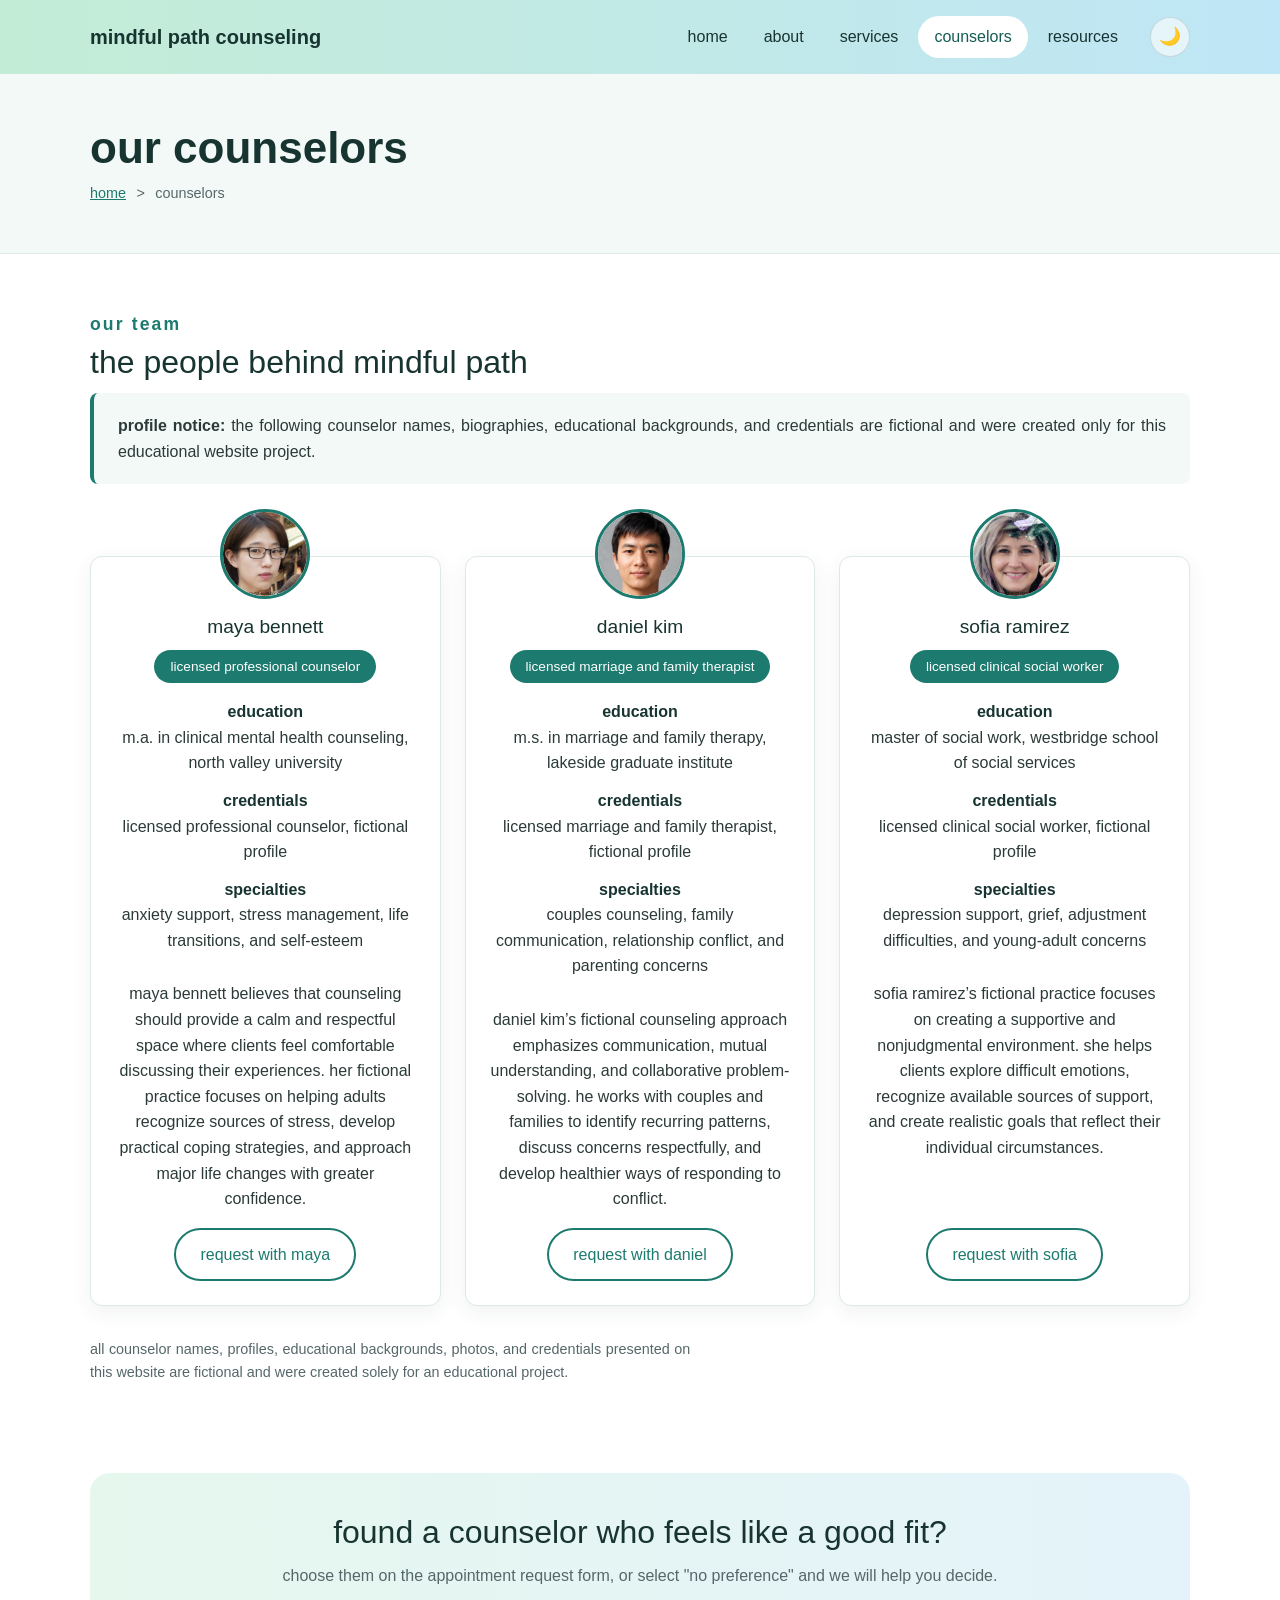
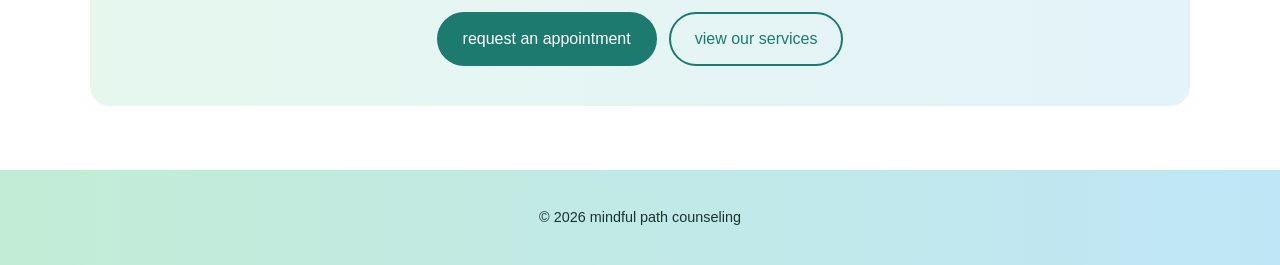
==== commit 95ecedc2: "testing and bug fixing" ====
--- a/counselorinfo.html
+++ b/counselorinfo.html
@@ -7,6 +7,9 @@
   <meta name="viewport" content="width=device-width, initial-scale=1.0">
   <meta name="description" content="Meet the fictional counselors of Mindful Path Counseling, a student website project.">
   <title>Counselors | Mindful Path Counseling</title>
+  
+  <!-- Tab icon (favicon) -->
+  <link rel="icon" href="images/favicon.svg" type="image/svg+xml">
 
   <!-- Roboto font from Google Fonts (used for all text on the site) -->
   <link rel="preconnect" href="https://fonts.googleapis.com">
--- a/css/style.css
+++ b/css/style.css
@@ -1081,4 +1081,40 @@
 /* Let section intro paragraphs use the full content width */
 .content-section > p.section-intro {
   max-width: none;
+}
+
+/* ----------------------------------------------------------
+   JUSTIFIED PARAGRAPHS
+   Lines stretch so both the left and right edges are even.
+   Only used on wide paragraphs: in narrow cards and on phones,
+   justified lines get large gaps between words, so those stay
+   left-aligned.
+   ---------------------------------------------------------- */
+:root {
+  --paragraph-align: justify;
+}
+
+.hero-text p,
+.content-section > p,
+.split-text p,
+.disclaimer p,
+.notice p,
+.faq-item p {
+  text-align: var(--paragraph-align);
+}
+
+/* Phones (under 600px): back to left-aligned */
+@media (max-width: 600px) {
+  :root {
+    --paragraph-align: left;
+  }
+}
+
+/* Homepage welcome: let the heading use the full width, keep paragraphs at a readable width */
+.hero-text {
+  max-width: none;
+}
+
+.hero-text p {
+  max-width: 760px;
 }
